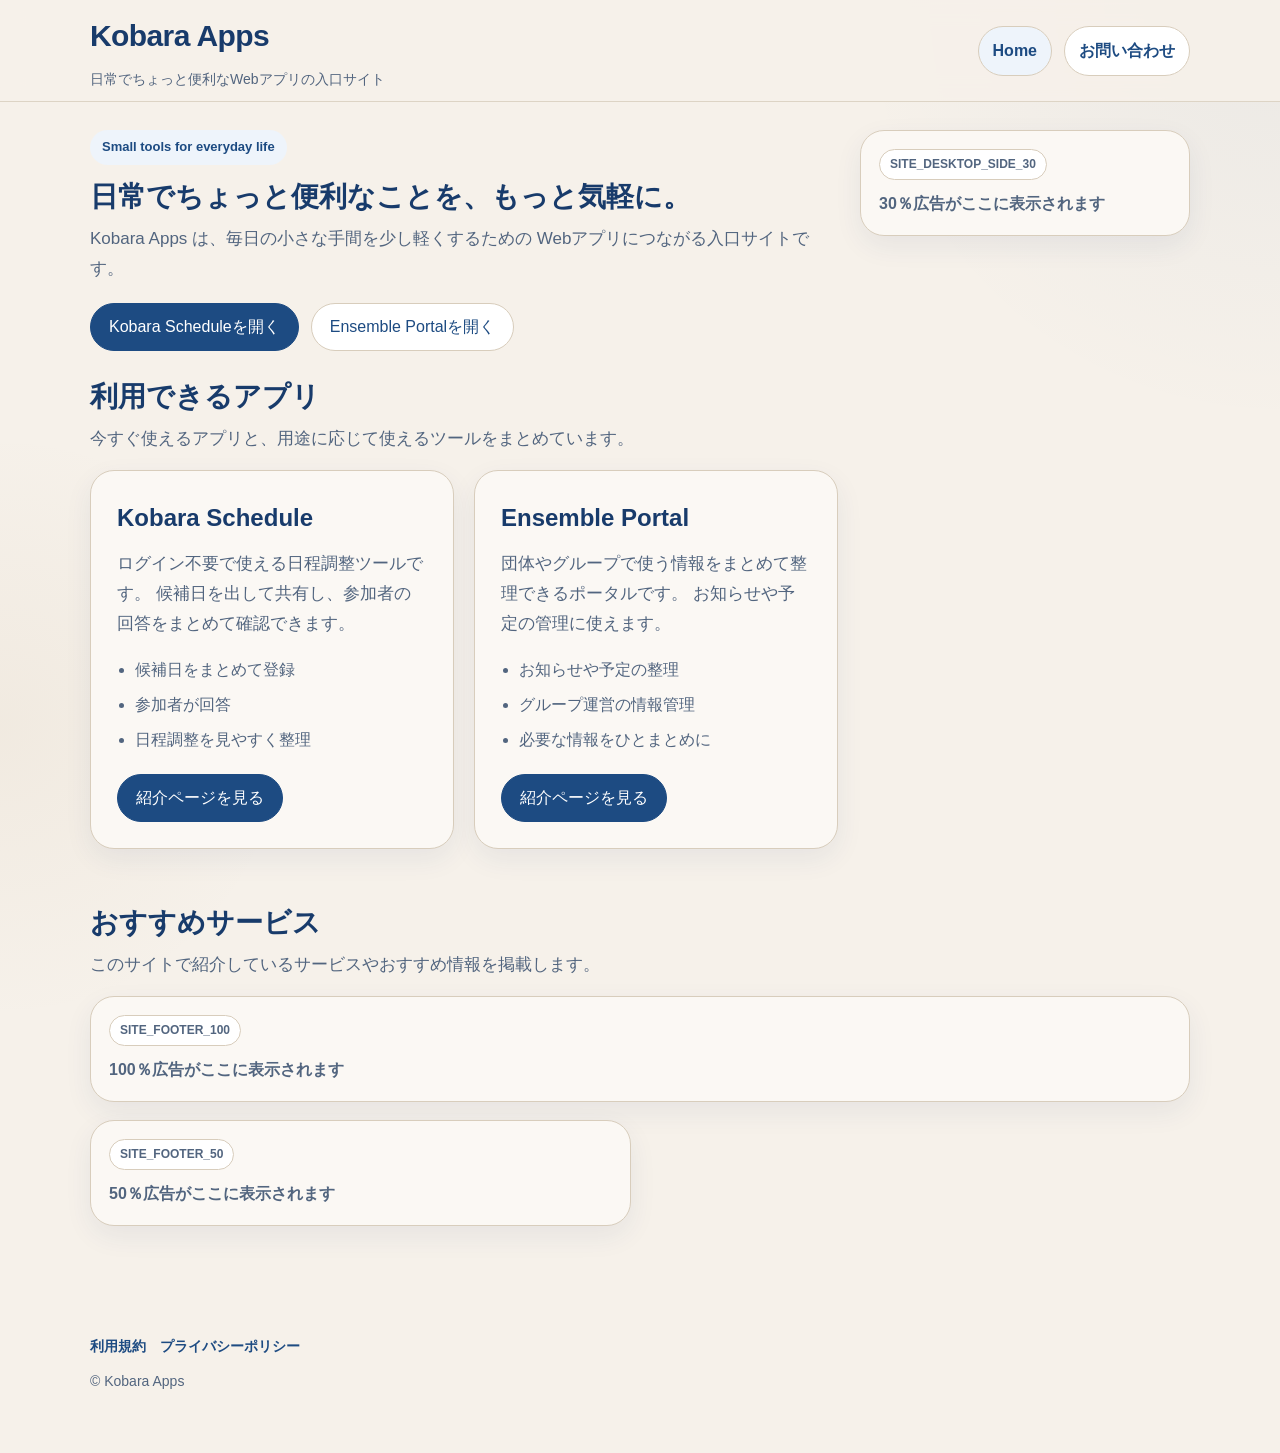
==== index.html @ 286230fe "update" ====
<!DOCTYPE html>
<html lang="ja">
<head>
  <meta charset="UTF-8">
  <meta name="viewport" content="width=device-width, initial-scale=1.0">

  <title>Kobara Apps｜日常でちょっと便利なWebアプリ集</title>
  <meta name="description" content="日常でちょっと便利に使えるWebアプリをまとめた入口サイト。ログイン不要の日程調整ツールなど、すぐ使える小さな便利ツールを紹介しています。">
  <link rel="canonical" href="https://apps.kobaracreative.com/">

  <meta property="og:title" content="Kobara Apps｜日常でちょっと便利なWebアプリ集">
  <meta property="og:description" content="すぐ使える便利なWebアプリをまとめた入口サイト">
  <meta property="og:type" content="website">
  <meta property="og:url" content="https://apps.kobaracreative.com/">

  <link rel="stylesheet" href="assets/site.css">
</head>

<body data-page="index.html">
  <div class="site-shell">
    <div id="site-header"></div>

    <main class="site-main">
      <div class="container">

        <section class="section site-main-with-side">
          <div class="main-column">
            <section class="section">
              <span class="eyebrow">Small tools for everyday life</span>
              <h1 class="section-title">日常でちょっと便利なことを、もっと気軽に。</h1>
              <p class="section-lead">
                Kobara Apps は、毎日の小さな手間を少し軽くするための
                Webアプリにつながる入口サイトです。
              </p>

              <div class="hero-actions">
                <a class="btn btn-primary" href="https://schedule-engine-kobarabara-412f5655eb4f.herokuapp.com/scheduler/">Kobara Scheduleを開く</a>
                <a class="btn btn-secondary" href="https://kobara-music-2025-15e0c3a5ff94.herokuapp.com/">Ensemble Portalを開く</a>
              </div>
            </section>

            <section class="section">
              <h2 class="section-title">利用できるアプリ</h2>
              <p class="section-lead">
                今すぐ使えるアプリと、用途に応じて使えるツールをまとめています。
              </p>

              <div class="apps-grid">
                <article class="app-card">
                  <h3>Kobara Schedule</h3>
                  <p>
                    ログイン不要で使える日程調整ツールです。
                    候補日を出して共有し、参加者の回答をまとめて確認できます。
                  </p>
                  <ul class="app-points">
                    <li>候補日をまとめて登録</li>
                    <li>参加者が回答</li>
                    <li>日程調整を見やすく整理</li>
                  </ul>
                  <div class="card-actions">
                    <a class="btn btn-primary" href="schedule.html">紹介ページを見る</a>
                  </div>
                </article>

                <article class="app-card">
                  <h3>Ensemble Portal</h3>
                  <p>
                    団体やグループで使う情報をまとめて整理できるポータルです。
                    お知らせや予定の管理に使えます。
                  </p>
                  <ul class="app-points">
                    <li>お知らせや予定の整理</li>
                    <li>グループ運営の情報管理</li>
                    <li>必要な情報をひとまとめに</li>
                  </ul>
                  <div class="card-actions">
                    <a class="btn btn-primary" href="portal.html">紹介ページを見る</a>
                  </div>
                </article>
              </div>
            </section>
          </div>

          <aside class="site-side-column">
            <div class="site-side-ad-wrap" id="site-side-ads">
              <div class="site-side-placeholder">
                <span class="ad-slot-label">SITE_DESKTOP_SIDE_30</span>
                <div class="site-side-placeholder__body">30％広告がここに表示されます</div>
              </div>
            </div>
          </aside>
        </section>

        <section class="section">
          <h2 class="section-title">おすすめサービス</h2>
          <p class="section-lead">
            このサイトで紹介しているサービスやおすすめ情報を掲載します。
          </p>

          <div class="site-footer-ads">
            <div class="site-footer-ads__large" id="site-footer-100">
              <div class="site-footer-placeholder">
                <span class="ad-slot-label">SITE_FOOTER_100</span>
                <div class="site-footer-placeholder__body">100％広告がここに表示されます</div>
              </div>
            </div>

            <div class="site-footer-ads__medium" id="site-footer-50">
              <div class="site-footer-placeholder">
                <span class="ad-slot-label">SITE_FOOTER_50</span>
                <div class="site-footer-placeholder__body">50％広告がここに表示されます</div>
              </div>
            </div>
          </div>
        </section>

      </div>
    </main>

    <div id="site-footer"></div>
  </div>

  <script src="assets/layout.js"></script>
</body>
</html>
---- assets/site.css ----
:root {
  --bg: #f6f1ea;
  --bg-2: #fcfaf7;
  --card: #fbf8f4;
  --line: #d8cdbc;
  --line-soft: #e8ded0;
  --text: #183b6b;
  --sub: #52657f;
  --accent: #1d4b82;
  --accent-dark: #163a65;
  --accent-soft: #eef4fb;
  --ad-bg: #f8f4ee;
  --hero-side-bg: #f7f1e9;
  --success-bg: #eef8f1;
  --success-text: #1f6b3a;
  --success-line: #b9dfc4;
  --error-bg: #fff2f2;
  --error-text: #a33a3a;
  --error-line: #efc5c5;
  --shadow: 0 10px 28px rgba(24, 59, 107, 0.07);
  --radius-lg: 24px;
  --radius-md: 18px;
  --radius-sm: 14px;
  --container: 1100px;
}

* {
  box-sizing: border-box;
}

html {
  scroll-behavior: smooth;
}

body {
  margin: 0;
  font-family: -apple-system, BlinkMacSystemFont, "Segoe UI", "Hiragino Sans", "Yu Gothic UI", sans-serif;
  background:
    radial-gradient(circle at top right, rgba(29, 75, 130, 0.05), transparent 22%),
    radial-gradient(circle at left center, rgba(157, 122, 69, 0.06), transparent 20%),
    var(--bg);
  color: var(--text);
  line-height: 1.75;
}

a {
  color: inherit;
}

img {
  max-width: 100%;
  display: block;
}

.site-shell {
  min-height: 100vh;
}

.container {
  width: min(calc(100% - 32px), var(--container));
  margin: 0 auto;
}

.site-header {
  position: sticky;
  top: 0;
  z-index: 30;
  backdrop-filter: blur(12px);
  background: rgba(246, 241, 234, 0.88);
  border-bottom: 1px solid rgba(216, 205, 188, 0.8);
}

.topbar {
  display: flex;
  justify-content: space-between;
  align-items: center;
  gap: 18px;
  flex-wrap: wrap;
  min-height: 78px;
  padding: 10px 0;
}

.brand-wrap {
  text-decoration: none;
}

.brand {
  font-size: 30px;
  font-weight: 800;
  letter-spacing: -0.02em;
  color: var(--text);
}

.brand-sub {
  font-size: 14px;
  color: var(--sub);
  margin-top: 4px;
}

.site-nav {
  display: flex;
  gap: 12px;
  flex-wrap: wrap;
}

.site-nav a {
  text-decoration: none;
  font-weight: 700;
  color: var(--accent);
  padding: 10px 14px;
  border-radius: 999px;
  background: #fff;
  border: 1px solid var(--line);
  transition: 0.18s ease;
}

.site-nav a:hover {
  background: var(--accent-soft);
}

.site-main {
  padding: 28px 0 50px;
}

.section {
  margin: 0 0 28px;
}

.hero {
  display: grid;
  grid-template-columns: minmax(0, 1.15fr) minmax(300px, 0.85fr);
  gap: 24px;
  align-items: stretch;
}

.hero-main,
.hero-side,
.app-card,
.info-card,
.site-side-placeholder,
.site-footer-placeholder,
.site-ad-card {
  background: var(--card);
  border: 1px solid var(--line);
  border-radius: var(--radius-lg);
  box-shadow: var(--shadow);
}

.hero-main,
.hero-side,
.app-card,
.info-card {
  padding: 26px;
}

.hero-side {
  background: linear-gradient(180deg, var(--hero-side-bg) 0%, #fbf8f4 100%);
}

.eyebrow {
  display: inline-block;
  font-size: 13px;
  font-weight: 800;
  color: var(--accent);
  background: var(--accent-soft);
  border-radius: 999px;
  padding: 6px 12px;
  margin-bottom: 14px;
}

.hero h1,
.section-title {
  margin: 0 0 10px;
  font-size: 28px;
  line-height: 1.25;
}

.hero p,
.section-lead,
.info-card p,
.app-card p {
  margin: 0 0 16px;
  color: var(--sub);
  font-size: 17px;
}

.hero-actions,
.card-actions,
.info-links {
  display: flex;
  gap: 12px;
  flex-wrap: wrap;
  margin-top: 20px;
}

.btn {
  display: inline-flex;
  align-items: center;
  justify-content: center;
  min-height: 48px;
  padding: 0 18px;
  border-radius: 999px;
  text-decoration: none;
  font-weight: 800;
  border: 1px solid var(--line);
  cursor: pointer;
  transition: 0.18s ease;
  font: inherit;
}

.btn-primary {
  background: var(--accent);
  color: #fff;
  border-color: var(--accent);
}

.btn-primary:hover {
  background: var(--accent-dark);
  border-color: var(--accent-dark);
}

.btn-secondary {
  background: #fff;
  color: var(--accent);
}

.btn-secondary:hover {
  background: var(--accent-soft);
}

.mini-points,
.hero-side-list,
.app-points {
  margin: 18px 0 0;
  color: var(--sub);
}

.mini-points {
  padding: 0;
  list-style: none;
  font-size: 15px;
}

.mini-points li {
  margin-bottom: 8px;
}

.hero-side-badge {
  display: inline-block;
  padding: 5px 11px;
  border-radius: 999px;
  background: #fff;
  border: 1px solid var(--line);
  font-size: 12px;
  font-weight: 800;
  color: var(--sub);
  margin-bottom: 12px;
}

.hero-side h2 {
  margin: 0 0 10px;
  font-size: 24px;
}

.hero-side-list {
  padding-left: 18px;
}

.hero-side-list li {
  margin-bottom: 8px;
}

.hero-side-text {
  color: var(--sub);
  margin: 16px 0 0;
}

.apps-grid,
.info-grid {
  display: grid;
  gap: 20px;
}

.apps-grid {
  grid-template-columns: repeat(2, 1fr);
}

.info-grid {
  grid-template-columns: 1.05fr 0.95fr;
}

.app-card h2,
.app-card h3,
.info-card h2,
.info-card h3 {
  margin: 0 0 10px;
  font-size: 24px;
}

.app-points {
  padding-left: 18px;
}

.app-points li {
  margin-bottom: 7px;
}

/* 入口広告レイアウト */
.site-main-with-side {
  display: grid;
  grid-template-columns: minmax(0, 1fr) 30%;
  gap: 22px;
  align-items: start;
}

.main-column {
  min-width: 0;
}

.site-side-column {
  min-width: 0;
  align-self: start;
}

.site-side-ad-wrap {
  display: grid;
  gap: 16px;
  position: sticky;
  top: 96px;
}

.site-side-placeholder,
.site-footer-placeholder {
  padding: 18px;
}

.site-side-placeholder__body,
.site-footer-placeholder__body {
  margin-top: 10px;
  color: var(--sub);
  font-weight: 700;
  line-height: 1.7;
}

.site-footer-ads {
  display: grid;
  gap: 18px;
}

.site-footer-ads__large,
.site-footer-ads__medium {
  display: grid;
  gap: 18px;
}

.site-footer-ads__medium {
  grid-template-columns: repeat(2, 1fr);
}

.ad-slot-label {
  display: inline-block;
  font-size: 12px;
  font-weight: 800;
  color: var(--sub);
  background: #fff;
  border: 1px solid var(--line);
  border-radius: 999px;
  padding: 4px 10px;
}

.site-ad-card {
  display: block;
  text-decoration: none;
  color: inherit;
  overflow: hidden;
}

.site-ad-card__media {
  background: #fff;
  border-bottom: 1px solid var(--line-soft);
  display: flex;
  align-items: center;
  justify-content: center;
  overflow: hidden;
}

.site-ad-card__media img {
  width: 100%;
  height: auto;
  object-fit: contain;
  display: block;
}

.site-ad-card__body {
  padding: 14px 16px 16px;
}

.site-ad-card__title {
  font-size: 20px;
  font-weight: 800;
  line-height: 1.4;
  margin-bottom: 8px;
  color: var(--text);
}

.site-ad-card__text {
  font-size: 14px;
  line-height: 1.7;
  color: var(--sub);
}

.site-ad-placeholder {
  padding: 18px;
  color: var(--sub);
  font-weight: 700;
}

.site-ad-card.is-side .site-ad-card__media,
.site-ad-card.is-footer-50 .site-ad-card__media,
.site-ad-card.is-footer-100 .site-ad-card__media {
  min-height: 0;
  aspect-ratio: auto;
}

.site-ad-card.is-side .site-ad-card__media img,
.site-ad-card.is-footer-50 .site-ad-card__media img,
.site-ad-card.is-footer-100 .site-ad-card__media img {
  width: 100%;
  height: auto;
  object-fit: contain;
}

.site-ad-card.is-footer-100 {
  display: grid;
  grid-template-columns: minmax(280px, 38%) minmax(0, 1fr);
}

.site-ad-card.is-footer-100 .site-ad-card__body {
  padding: 18px 20px;
}

/* フォーム */
.contact-form {
  margin-top: 18px;
}

.form-group {
  margin-bottom: 18px;
}

label {
  display: block;
  margin-bottom: 8px;
  font-weight: 700;
  color: var(--text);
}

input,
select,
textarea {
  width: 100%;
  box-sizing: border-box;
  border: 1px solid #cdbfaa;
  border-radius: 14px;
  padding: 12px 14px;
  font-size: 16px;
  background: #fff;
  color: var(--text);
  font: inherit;
}

textarea {
  min-height: 180px;
  resize: vertical;
}

.form-status {
  display: none;
  margin-bottom: 18px;
  padding: 12px 14px;
  border-radius: 14px;
  font-size: 15px;
  font-weight: 700;
}

.form-status.is-success {
  display: block;
  background: var(--success-bg);
  color: var(--success-text);
  border: 1px solid var(--success-line);
}

.form-status.is-error {
  display: block;
  background: var(--error-bg);
  color: var(--error-text);
  border: 1px solid var(--error-line);
}

/* フッター */
.site-footer {
  padding: 30px 0 60px;
  color: var(--sub);
  font-size: 14px;
}

.footer-links {
  display: flex;
  gap: 14px;
  flex-wrap: wrap;
  margin-bottom: 10px;
}

.footer-links a {
  color: var(--accent);
  text-decoration: none;
  font-weight: 700;
}

@media (max-width: 980px) {
  .hero,
  .apps-grid,
  .info-grid,
  .site-main-with-side,
  .site-footer-ads__medium {
    grid-template-columns: 1fr;
  }

  .site-side-column {
    display: none;
  }

  .site-ad-card.is-footer-100 {
    grid-template-columns: 1fr;
  }

  .site-ad-card.is-footer-100 .site-ad-card__media {
    border-right: none;
    border-bottom: 1px solid var(--line-soft);
    min-height: 0;
    aspect-ratio: auto;
  }
}

@media (max-width: 720px) {
  .site-header {
    position: static;
  }

  .brand {
    font-size: 26px;
  }

  .hero-main,
  .hero-side,
  .app-card,
  .info-card,
  .site-side-placeholder,
  .site-footer-placeholder {
    padding: 20px;
  }

  .section-title {
    font-size: 24px;
  }

  .hero p,
  .section-lead,
  .info-card p,
  .app-card p {
    font-size: 16px;
  }

  .site-ad-card__body {
    padding: 14px;
  }
}
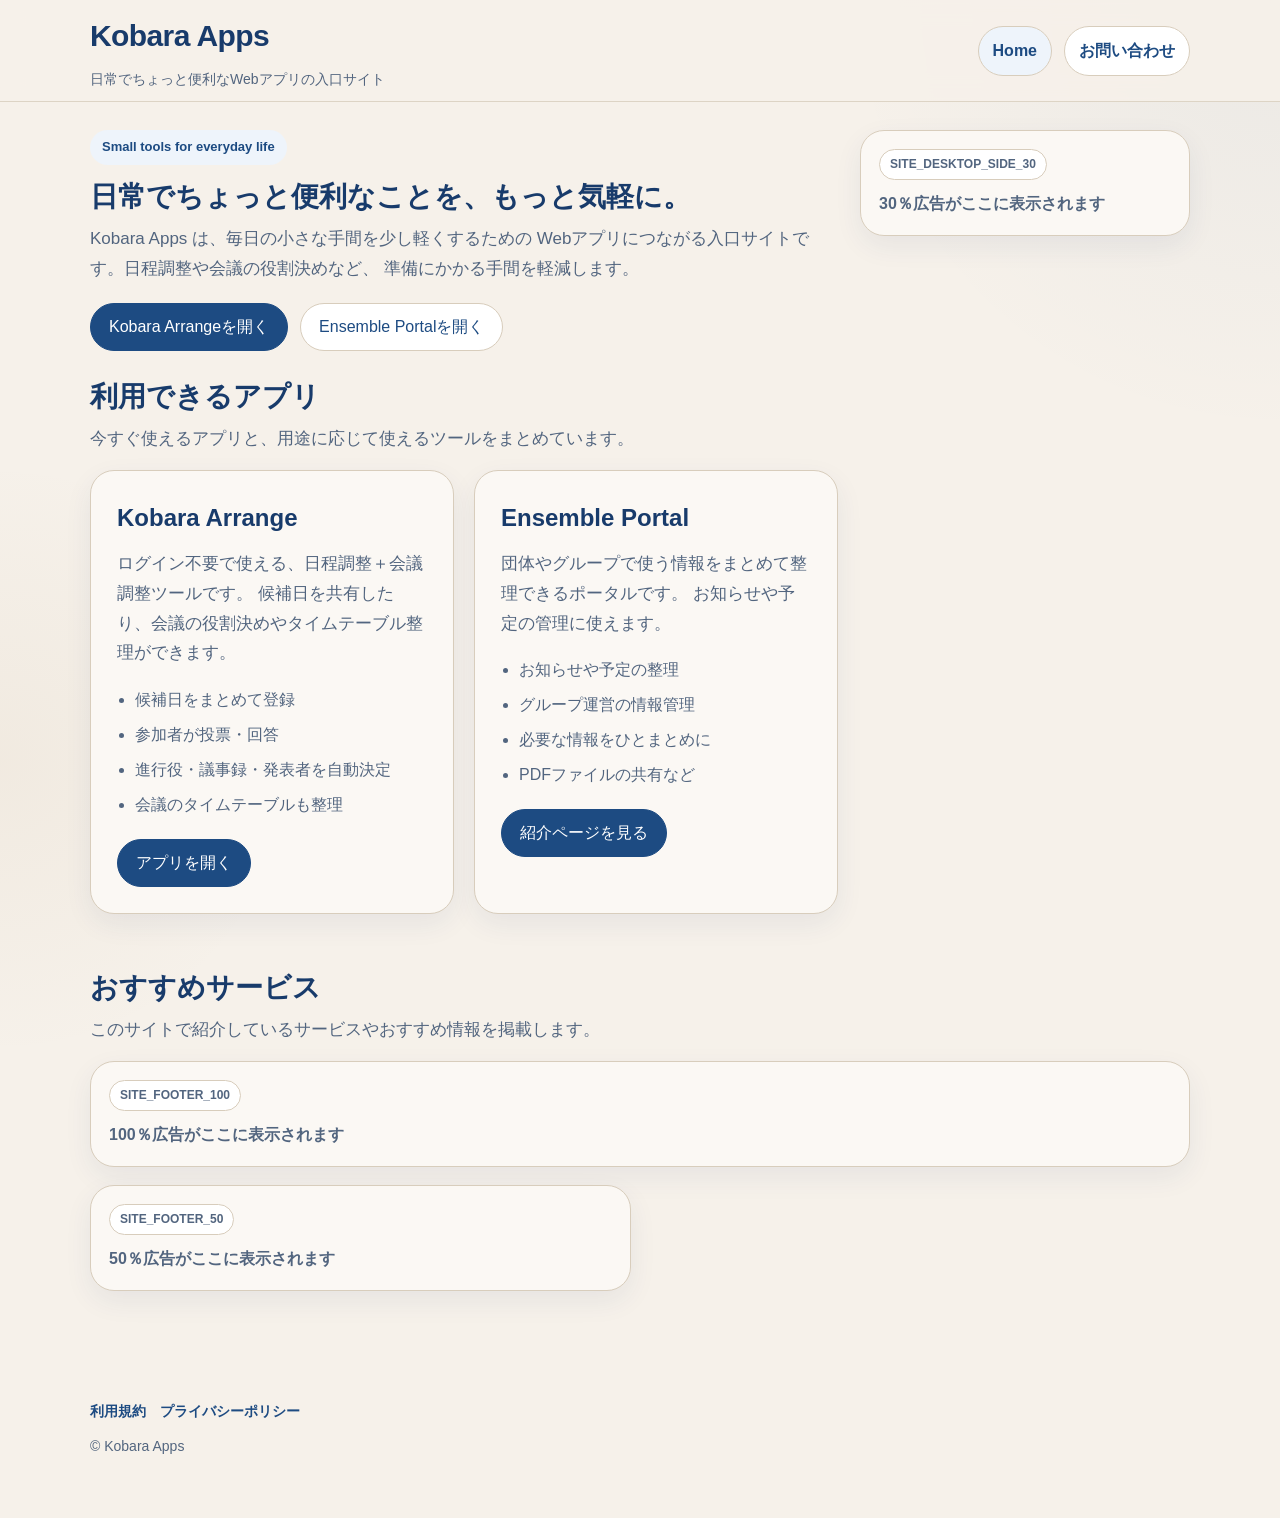
==== commit f947906d: "update" ====
--- a/index.html
+++ b/index.html
@@ -30,11 +30,12 @@
               <h1 class="section-title">日常でちょっと便利なことを、もっと気軽に。</h1>
               <p class="section-lead">
                 Kobara Apps は、毎日の小さな手間を少し軽くするための
-                Webアプリにつながる入口サイトです。
+                Webアプリにつながる入口サイトです。日程調整や会議の役割決めなど、
+                準備にかかる手間を軽減します。
               </p>
 
               <div class="hero-actions">
-                <a class="btn btn-primary" href="https://schedule-engine-kobarabara-412f5655eb4f.herokuapp.com/scheduler/">Kobara Scheduleを開く</a>
+                <a class="btn btn-primary" href="https://schedule-engine-kobarabara-412f5655eb4f.herokuapp.com/">Kobara Arrangeを開く</a>
                 <a class="btn btn-secondary" href="https://kobara-music-2025-15e0c3a5ff94.herokuapp.com/">Ensemble Portalを開く</a>
               </div>
             </section>
@@ -47,18 +48,19 @@
 
               <div class="apps-grid">
                 <article class="app-card">
-                  <h3>Kobara Schedule</h3>
+                  <h3>Kobara Arrange</h3>
                   <p>
-                    ログイン不要で使える日程調整ツールです。
-                    候補日を出して共有し、参加者の回答をまとめて確認できます。
+                    ログイン不要で使える、日程調整＋会議調整ツールです。
+                    候補日を共有したり、会議の役割決めやタイムテーブル整理ができます。
                   </p>
                   <ul class="app-points">
                     <li>候補日をまとめて登録</li>
-                    <li>参加者が回答</li>
-                    <li>日程調整を見やすく整理</li>
+                    <li>参加者が投票・回答</li>
+                    <li>進行役・議事録・発表者を自動決定</li>
+                    <li>会議のタイムテーブルも整理</li>
                   </ul>
                   <div class="card-actions">
-                    <a class="btn btn-primary" href="schedule.html">紹介ページを見る</a>
+                    <a class="btn btn-primary" href="https://schedule-engine-kobarabara-412f5655eb4f.herokuapp.com/">アプリを開く</a>
                   </div>
                 </article>
 
@@ -72,6 +74,7 @@
                     <li>お知らせや予定の整理</li>
                     <li>グループ運営の情報管理</li>
                     <li>必要な情報をひとまとめに</li>
+                    <li>PDFファイルの共有など</li>
                   </ul>
                   <div class="card-actions">
                     <a class="btn btn-primary" href="portal.html">紹介ページを見る</a>
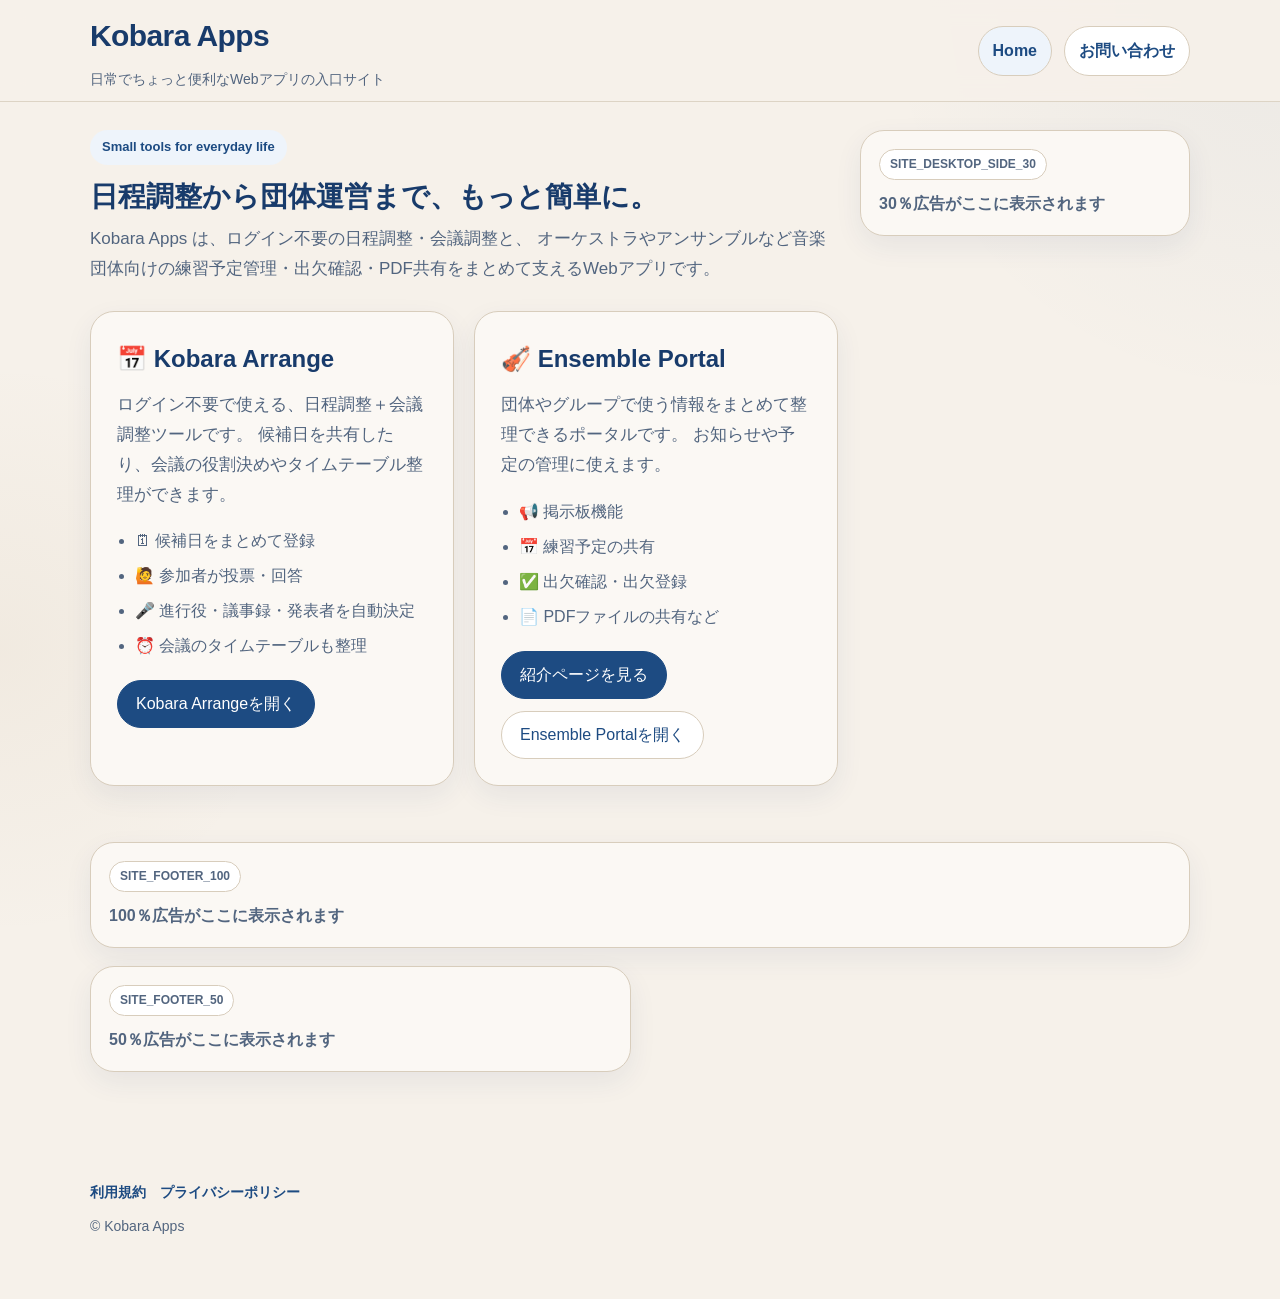
==== commit 583be5e8: "update" ====
--- a/index.html
+++ b/index.html
@@ -4,12 +4,14 @@
   <meta charset="UTF-8">
   <meta name="viewport" content="width=device-width, initial-scale=1.0">
 
-  <title>Kobara Apps｜日常でちょっと便利なWebアプリ集</title>
-  <meta name="description" content="日常でちょっと便利に使えるWebアプリをまとめた入口サイト。ログイン不要の日程調整ツールなど、すぐ使える小さな便利ツールを紹介しています。">
+  <title>Kobara Apps｜日程調整・会議調整・出欠確認｜オーケストラ・アンサンブル運営サポート</title>
+
+  <meta name="description" content="ログイン不要ですぐ使える日程調整・出欠確認・会議調整ツール。候補日を共有し、参加者が投票、最適な日程を確定。会議の役割決めやタイムテーブル整理、楽団運営やPDF共有にも対応。">
+
   <link rel="canonical" href="https://apps.kobaracreative.com/">
 
-  <meta property="og:title" content="Kobara Apps｜日常でちょっと便利なWebアプリ集">
-  <meta property="og:description" content="すぐ使える便利なWebアプリをまとめた入口サイト">
+  <meta property="og:title" content="Kobara Apps｜ログイン不要の日程調整・出欠確認・会議調整ツール">
+  <meta property="og:description" content="ログイン不要ですぐ使える日程調整・出欠確認・会議調整ツール">
   <meta property="og:type" content="website">
   <meta property="og:url" content="https://apps.kobaracreative.com/">
 
@@ -27,57 +29,47 @@
           <div class="main-column">
             <section class="section">
               <span class="eyebrow">Small tools for everyday life</span>
-              <h1 class="section-title">日常でちょっと便利なことを、もっと気軽に。</h1>
+              <h1 class="section-title">日程調整から団体運営まで、もっと簡単に。</h1>
               <p class="section-lead">
-                Kobara Apps は、毎日の小さな手間を少し軽くするための
-                Webアプリにつながる入口サイトです。日程調整や会議の役割決めなど、
-                準備にかかる手間を軽減します。
+                Kobara Apps は、ログイン不要の日程調整・会議調整と、
+                オーケストラやアンサンブルなど音楽団体向けの練習予定管理・出欠確認・PDF共有をまとめて支えるWebアプリです。
               </p>
-
-              <div class="hero-actions">
-                <a class="btn btn-primary" href="https://schedule-engine-kobarabara-412f5655eb4f.herokuapp.com/">Kobara Arrangeを開く</a>
-                <a class="btn btn-secondary" href="https://kobara-music-2025-15e0c3a5ff94.herokuapp.com/">Ensemble Portalを開く</a>
-              </div>
             </section>
 
             <section class="section">
-              <h2 class="section-title">利用できるアプリ</h2>
-              <p class="section-lead">
-                今すぐ使えるアプリと、用途に応じて使えるツールをまとめています。
-              </p>
-
               <div class="apps-grid">
                 <article class="app-card">
-                  <h3>Kobara Arrange</h3>
+                  <h3>📅 Kobara Arrange</h3>
                   <p>
                     ログイン不要で使える、日程調整＋会議調整ツールです。
                     候補日を共有したり、会議の役割決めやタイムテーブル整理ができます。
                   </p>
                   <ul class="app-points">
-                    <li>候補日をまとめて登録</li>
-                    <li>参加者が投票・回答</li>
-                    <li>進行役・議事録・発表者を自動決定</li>
-                    <li>会議のタイムテーブルも整理</li>
+                    <li>🗓 候補日をまとめて登録</li>
+                    <li>🙋 参加者が投票・回答</li>
+                    <li>🎤 進行役・議事録・発表者を自動決定</li>
+                    <li>⏰ 会議のタイムテーブルも整理</li>
                   </ul>
                   <div class="card-actions">
-                    <a class="btn btn-primary" href="https://schedule-engine-kobarabara-412f5655eb4f.herokuapp.com/">アプリを開く</a>
+                   <a class="btn btn-primary" href="https://schedule-engine-kobarabara-412f5655eb4f.herokuapp.com/">Kobara Arrangeを開く</a>
                   </div>
                 </article>
 
                 <article class="app-card">
-                  <h3>Ensemble Portal</h3>
+                  <h3>🎻 Ensemble Portal</h3>
                   <p>
                     団体やグループで使う情報をまとめて整理できるポータルです。
                     お知らせや予定の管理に使えます。
                   </p>
                   <ul class="app-points">
-                    <li>お知らせや予定の整理</li>
-                    <li>グループ運営の情報管理</li>
-                    <li>必要な情報をひとまとめに</li>
-                    <li>PDFファイルの共有など</li>
+                    <li>📢 掲示板機能</li>
+                    <li>📅 練習予定の共有</li>
+                    <li>✅ 出欠確認・出欠登録</li>
+                    <li>📄 PDFファイルの共有など</li>
                   </ul>
                   <div class="card-actions">
                     <a class="btn btn-primary" href="portal.html">紹介ページを見る</a>
+                    <a class="btn btn-secondary" href="https://kobara-music-2025-15e0c3a5ff94.herokuapp.com/">Ensemble Portalを開く</a>
                   </div>
                 </article>
               </div>
@@ -95,10 +87,6 @@
         </section>
 
         <section class="section">
-          <h2 class="section-title">おすすめサービス</h2>
-          <p class="section-lead">
-            このサイトで紹介しているサービスやおすすめ情報を掲載します。
-          </p>
 
           <div class="site-footer-ads">
             <div class="site-footer-ads__large" id="site-footer-100">
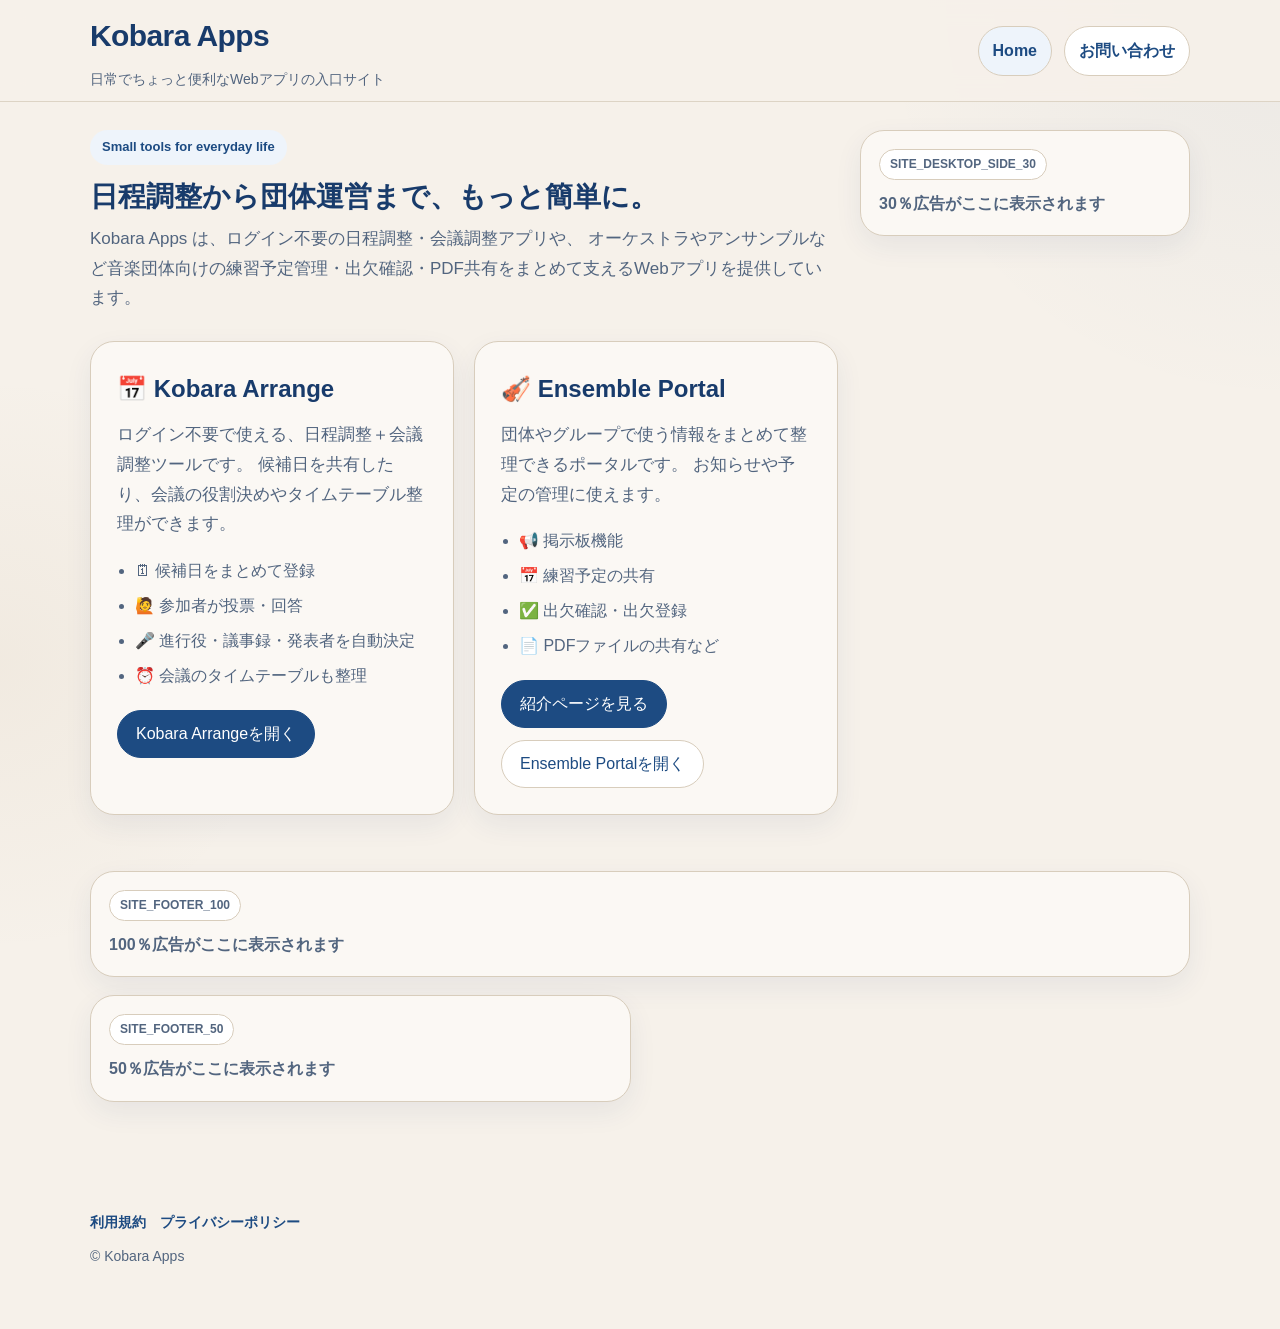
==== commit 58883e16: "update" ====
--- a/index.html
+++ b/index.html
@@ -31,8 +31,8 @@
               <span class="eyebrow">Small tools for everyday life</span>
               <h1 class="section-title">日程調整から団体運営まで、もっと簡単に。</h1>
               <p class="section-lead">
-                Kobara Apps は、ログイン不要の日程調整・会議調整と、
-                オーケストラやアンサンブルなど音楽団体向けの練習予定管理・出欠確認・PDF共有をまとめて支えるWebアプリです。
+                Kobara Apps は、ログイン不要の日程調整・会議調整アプリや、
+                オーケストラやアンサンブルなど音楽団体向けの練習予定管理・出欠確認・PDF共有をまとめて支えるWebアプリを提供しています。
               </p>
             </section>
 
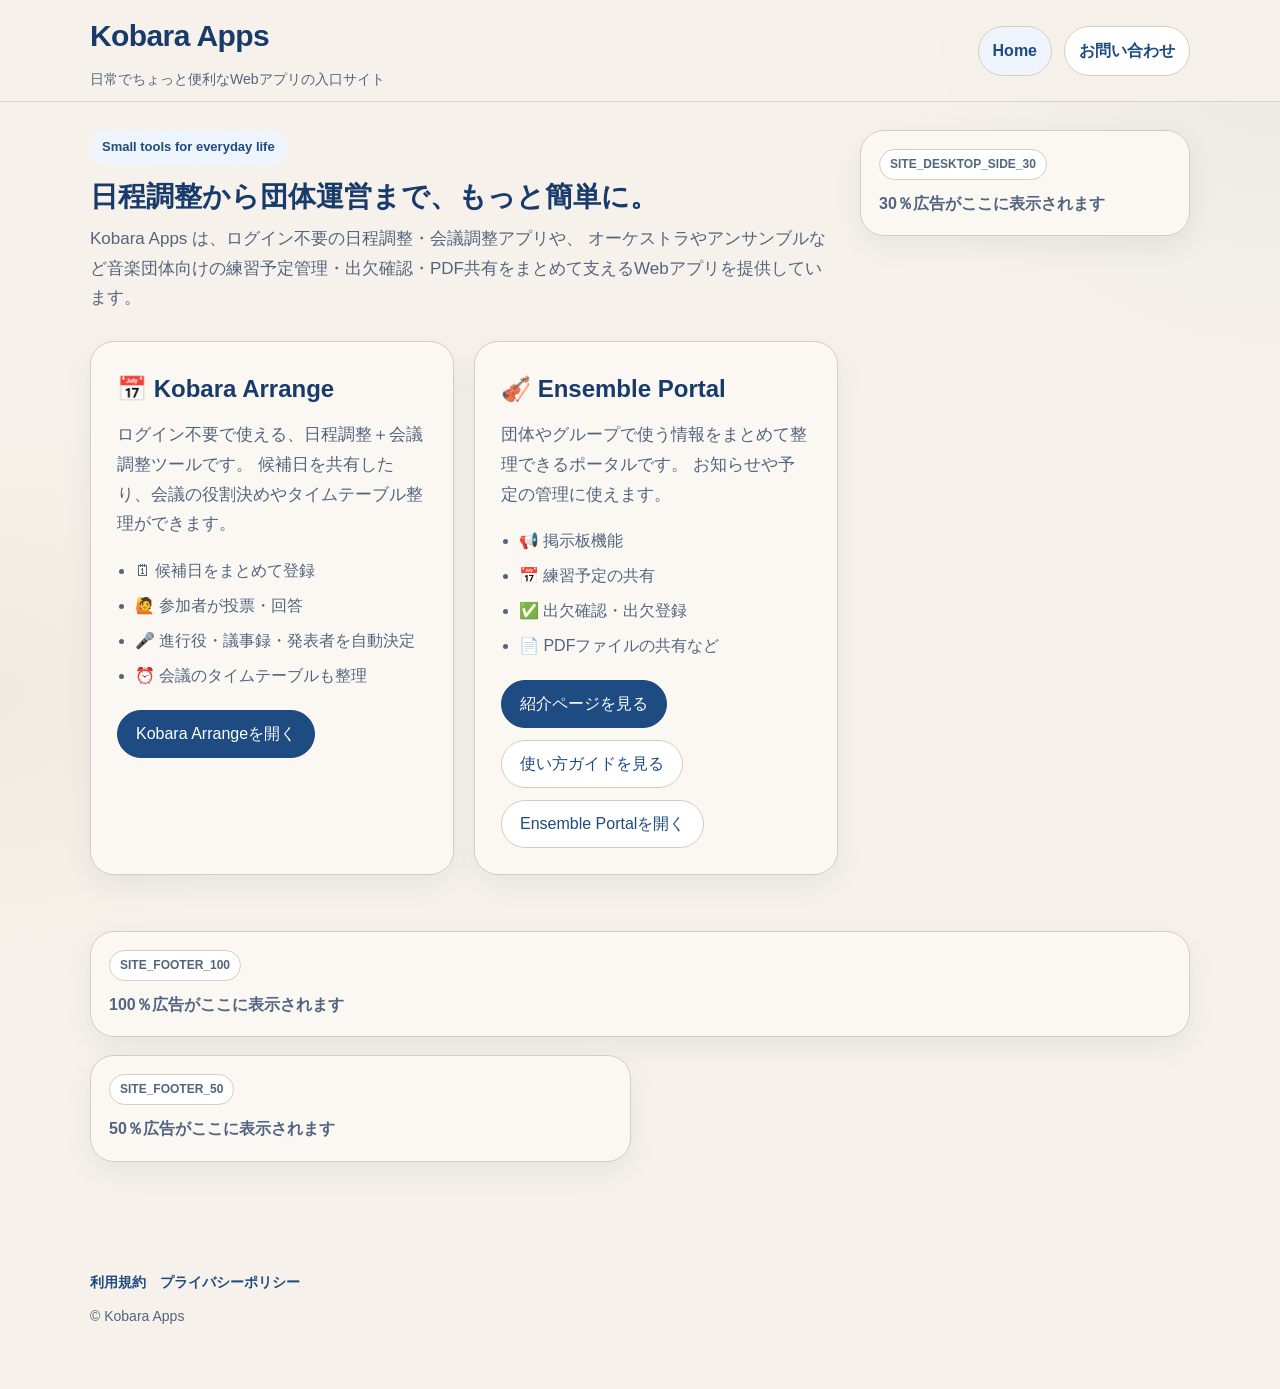
==== commit c992e399: "update" ====
--- a/index.html
+++ b/index.html
@@ -67,10 +67,19 @@
                     <li>✅ 出欠確認・出欠登録</li>
                     <li>📄 PDFファイルの共有など</li>
                   </ul>
-                  <div class="card-actions">
-                    <a class="btn btn-primary" href="portal.html">紹介ページを見る</a>
-                    <a class="btn btn-secondary" href="https://kobara-music-2025-15e0c3a5ff94.herokuapp.com/">Ensemble Portalを開く</a>
-                  </div>
+                <div class="card-actions">
+                  <a class="btn btn-primary" href="portal.html">
+                    紹介ページを見る
+                  </a>
+
+                  <a class="btn btn-secondary" href="guide-portal.html">
+                    使い方ガイドを見る
+                  </a>
+
+                  <a class="btn btn-secondary" href="https://kobara-music-2025-15e0c3a5ff94.herokuapp.com/">
+                    Ensemble Portalを開く
+                  </a>
+                </div>
                 </article>
               </div>
             </section>
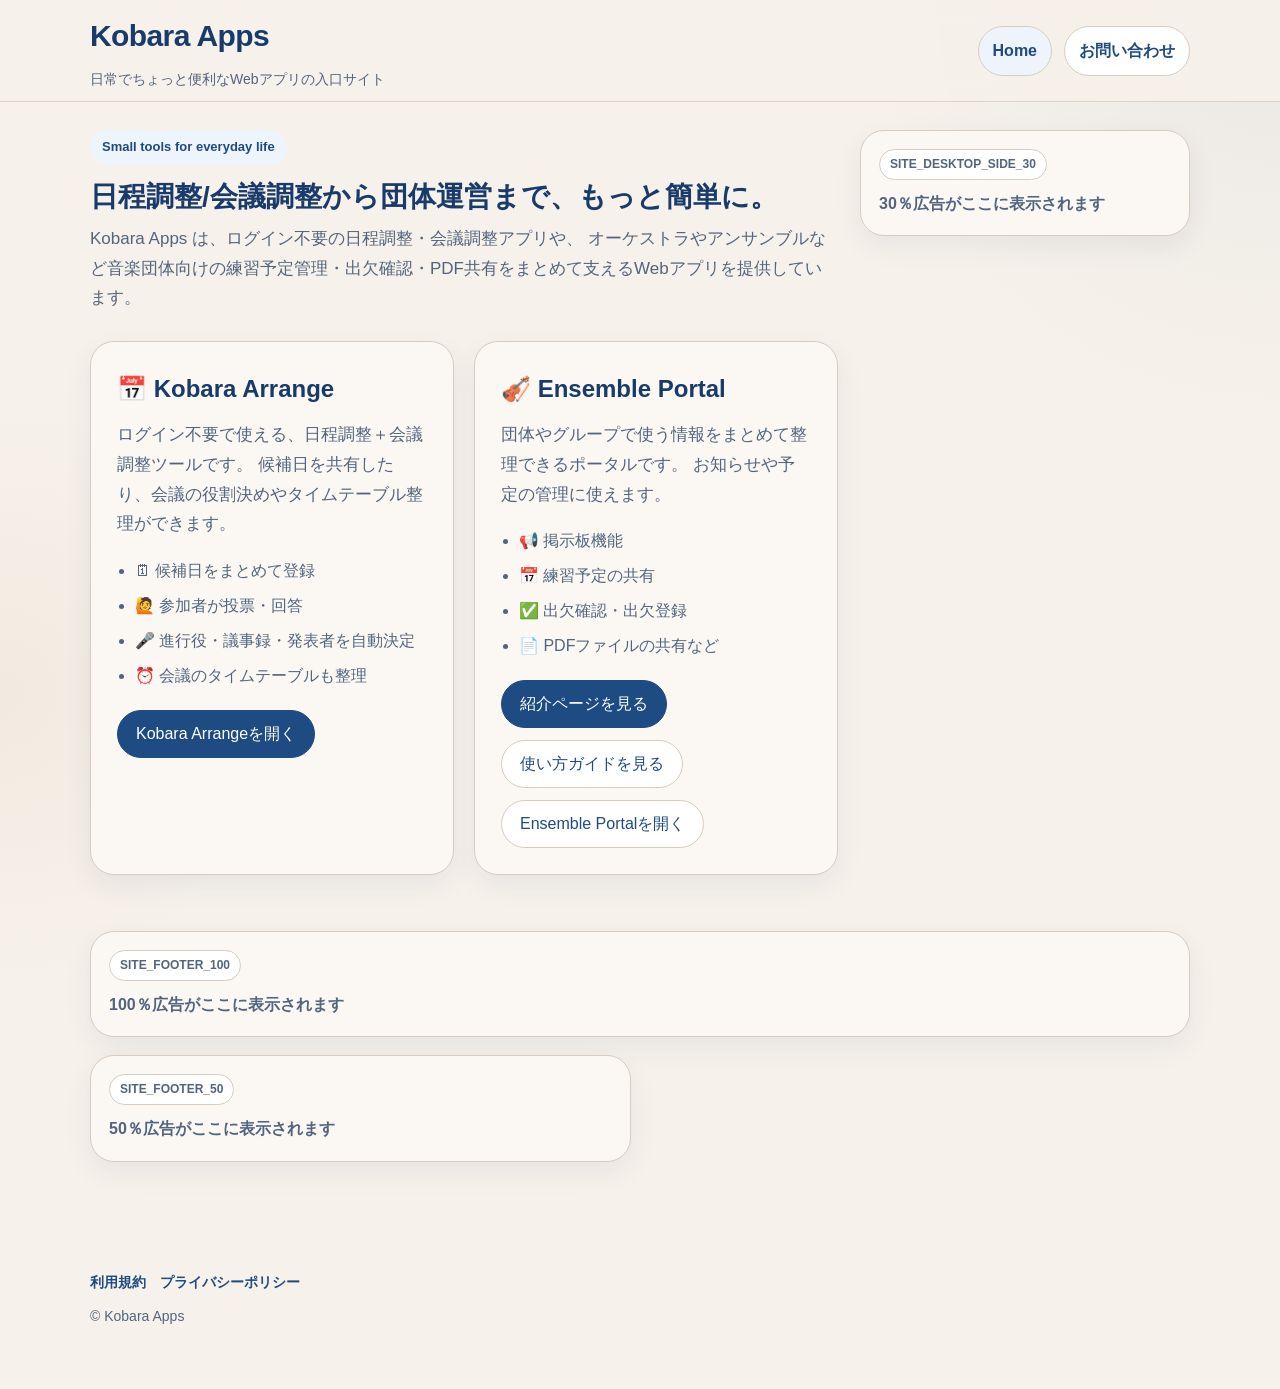
==== commit b3e3de39: "update" ====
--- a/index.html
+++ b/index.html
@@ -29,7 +29,7 @@
           <div class="main-column">
             <section class="section">
               <span class="eyebrow">Small tools for everyday life</span>
-              <h1 class="section-title">日程調整から団体運営まで、もっと簡単に。</h1>
+              <h1 class="section-title">日程調整/会議調整から団体運営まで、もっと簡単に。</h1>
               <p class="section-lead">
                 Kobara Apps は、ログイン不要の日程調整・会議調整アプリや、
                 オーケストラやアンサンブルなど音楽団体向けの練習予定管理・出欠確認・PDF共有をまとめて支えるWebアプリを提供しています。
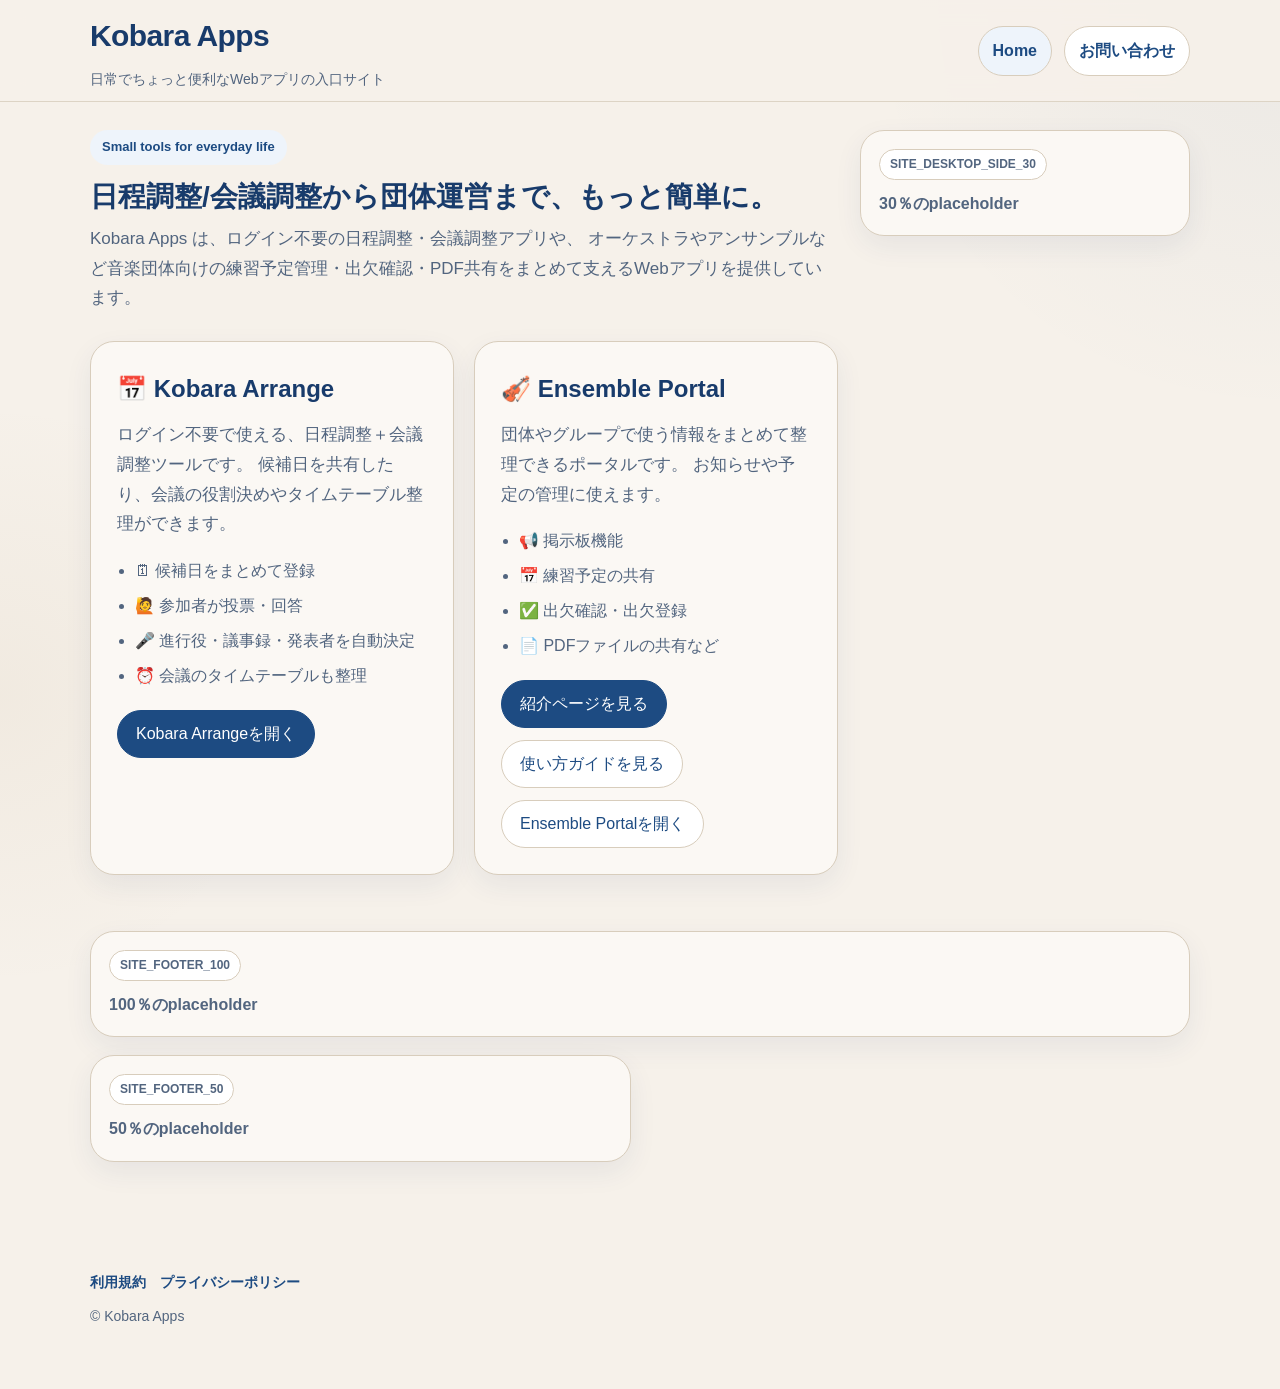
==== commit d92522bd: "update" ====
--- a/index.html
+++ b/index.html
@@ -89,7 +89,7 @@
             <div class="site-side-ad-wrap" id="site-side-ads">
               <div class="site-side-placeholder">
                 <span class="ad-slot-label">SITE_DESKTOP_SIDE_30</span>
-                <div class="site-side-placeholder__body">30％広告がここに表示されます</div>
+                <div class="site-side-placeholder__body">30％のplaceholder</div>
               </div>
             </div>
           </aside>
@@ -101,14 +101,14 @@
             <div class="site-footer-ads__large" id="site-footer-100">
               <div class="site-footer-placeholder">
                 <span class="ad-slot-label">SITE_FOOTER_100</span>
-                <div class="site-footer-placeholder__body">100％広告がここに表示されます</div>
+                <div class="site-footer-placeholder__body">100％のplaceholder</div>
               </div>
             </div>
 
             <div class="site-footer-ads__medium" id="site-footer-50">
               <div class="site-footer-placeholder">
                 <span class="ad-slot-label">SITE_FOOTER_50</span>
-                <div class="site-footer-placeholder__body">50％広告がここに表示されます</div>
+                <div class="site-footer-placeholder__body">50％のplaceholder</div>
               </div>
             </div>
           </div>
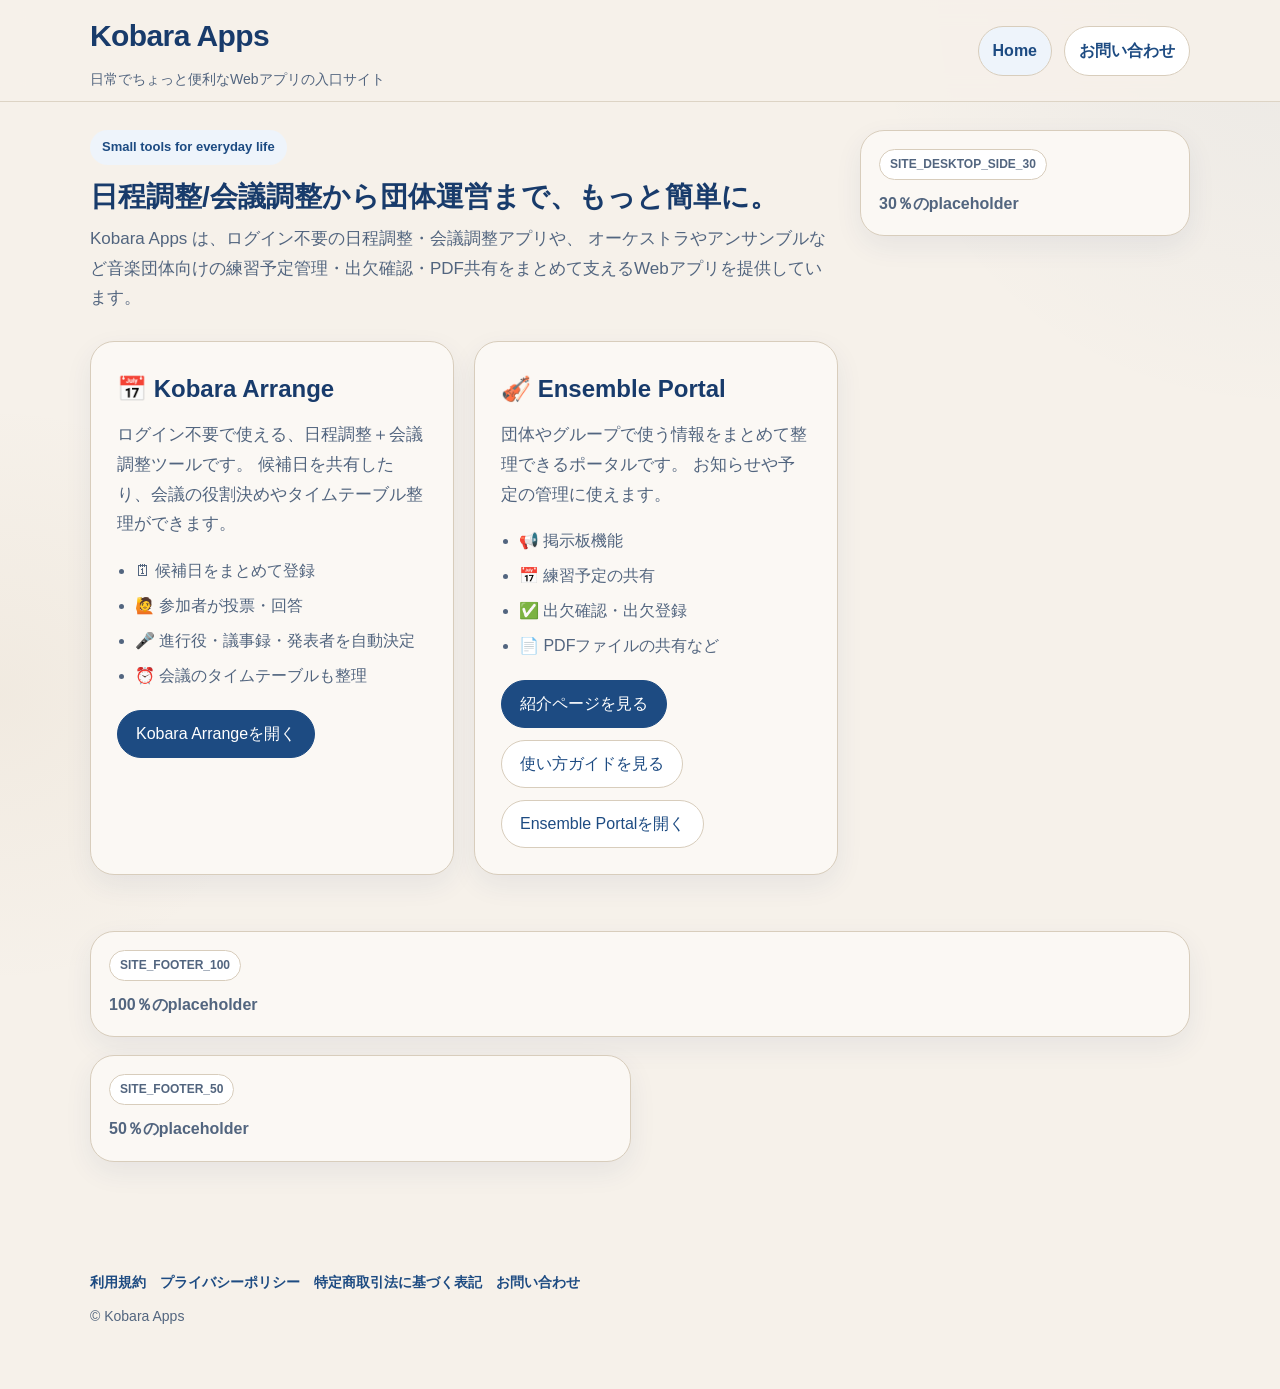
==== commit c2586985: "Use custom domain for Ensemble Portal links" ====
--- a/index.html
+++ b/index.html
@@ -76,7 +76,7 @@
                     使い方ガイドを見る
                   </a>
 
-                  <a class="btn btn-secondary" href="https://kobara-music-2025-15e0c3a5ff94.herokuapp.com/">
+                  <a class="btn btn-secondary" href="https://music.kobaracreative.com/">
                     Ensemble Portalを開く
                   </a>
                 </div>
